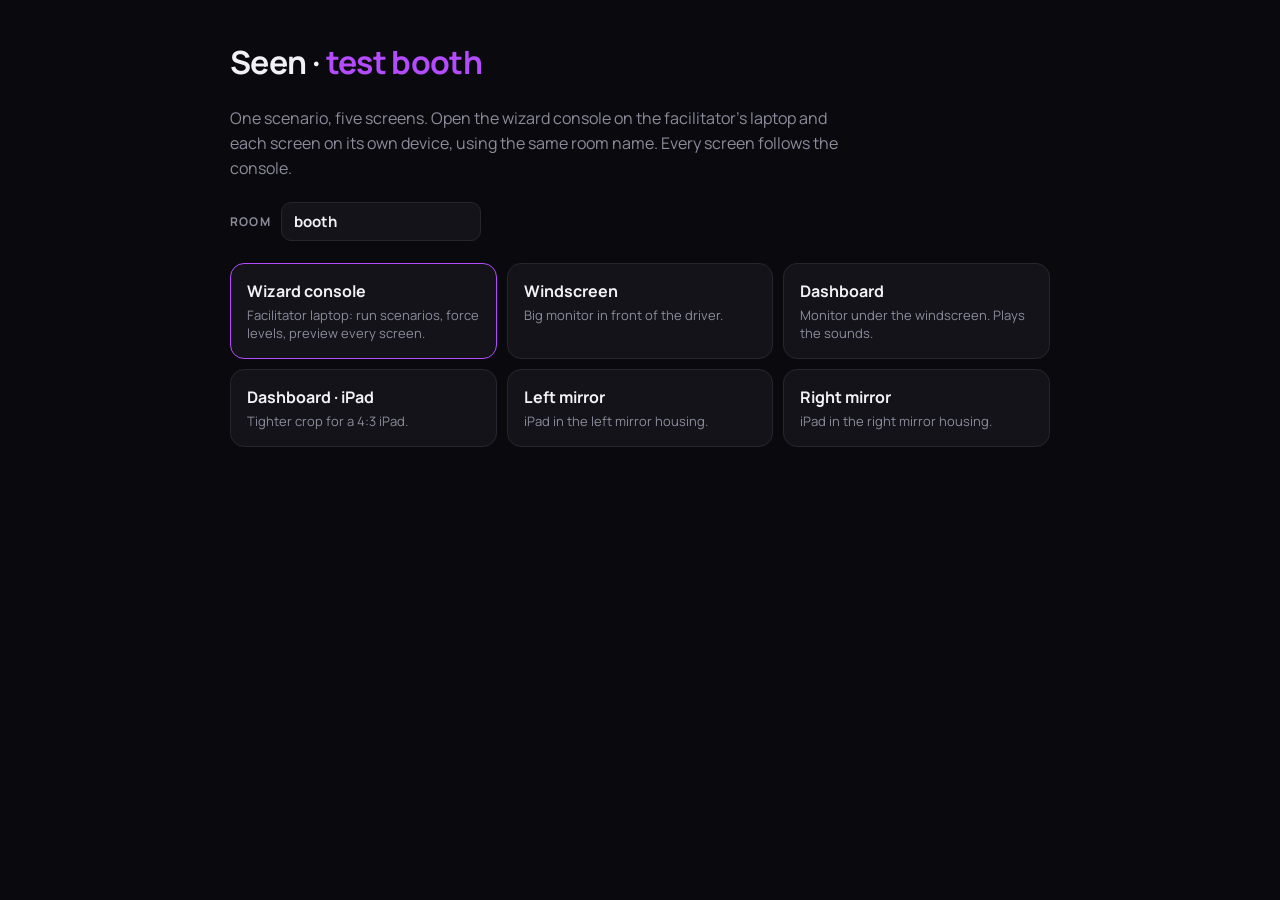
==== index.html @ cab32dd0 "Add files via upload" ====
<!doctype html>
<html lang="en"><head><meta charset="utf-8"><meta name="viewport" content="width=device-width,initial-scale=1">
<title>Seen · Test booth</title>
<link rel="stylesheet" href="https://fonts.googleapis.com/css2?family=Manrope:wght@400;500;600;700&family=JetBrains+Mono:wght@500;600&display=swap">
<style>
:root{--bg:#0A0A0E;--tile:#131319;--line:#26262F;--fg:#F2F2F6;--muted:#8C8C9C;--seen:#B44BFF;color-scheme:dark}
*{box-sizing:border-box} body{margin:0;background:var(--bg);color:var(--fg);font-family:"Manrope",system-ui,sans-serif}
main{max-width:860px;margin:0 auto;padding:40px 20px;display:grid;gap:22px}
h1{margin:0;font-size:32px;letter-spacing:-.02em} h1 b{color:var(--seen)} p{margin:0;color:var(--muted);line-height:1.55;max-width:62ch}
label{font-size:12px;text-transform:uppercase;letter-spacing:.1em;color:var(--muted);font-weight:700;display:flex;gap:10px;align-items:center}
input{font:inherit;font-size:15px;background:var(--tile);color:var(--fg);border:1px solid var(--line);border-radius:10px;padding:8px 12px;width:200px;text-transform:none;letter-spacing:0}
.grid{display:grid;grid-template-columns:repeat(auto-fill,minmax(240px,1fr));gap:10px}
a.card{display:flex;flex-direction:column;gap:4px;padding:16px;border-radius:14px;background:var(--tile);border:1px solid var(--line);color:var(--fg);text-decoration:none}
a.card:hover{border-color:var(--seen)} a.card b{font-size:16px} a.card span{font-size:13px;color:var(--muted)} a.main{border-color:var(--seen)}
</style></head><body><main>
<h1>Seen · <b>test booth</b></h1>
<p>One scenario, five screens. Open the wizard console on the facilitator's laptop and each screen on its own device, using the same room name. Every screen follows the console.</p>
<label for="room">Room <input id="room" value="booth" autocomplete="off"></label>
<div class="grid" id="grid"></div>
</main>
<script>
const items=[['control.html','Wizard console','Facilitator laptop: run scenarios, force levels, preview every screen.',true],['windscreen.html','Windscreen','Big monitor in front of the driver.'],['dashboard.html','Dashboard','Monitor under the windscreen. Plays the sounds.'],['dashboard.html?crop=tight','Dashboard · iPad','Tighter crop for a 4:3 iPad.'],['mirror.html?side=L','Left mirror','iPad in the left mirror housing.'],['mirror.html?side=R','Right mirror','iPad in the right mirror housing.']];
function draw(){ const r=encodeURIComponent(document.getElementById('room').value.trim()||'booth'); document.getElementById('grid').innerHTML=items.map(([u,n,d,m])=>`<a class="card ${m?'main':''}" href="${u}${u.includes('?')?'&':'?'}room=${r}"><b>${n}</b><span>${d}</span></a>`).join(''); }
document.getElementById('room').oninput=draw; draw();
</script></body></html>
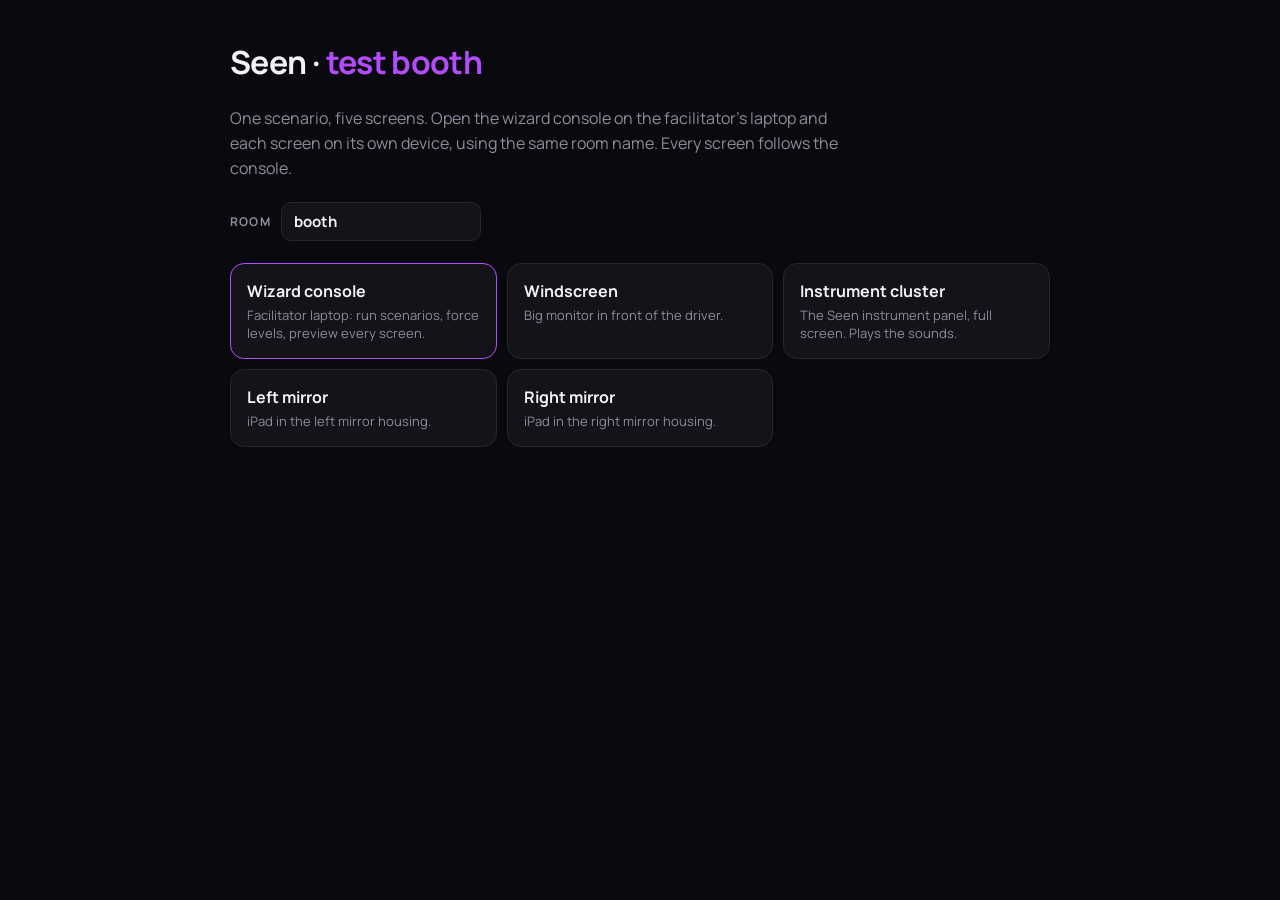
==== commit 10a8a195: "Add files via upload" ====
--- a/index.html
+++ b/index.html
@@ -19,7 +19,7 @@
 <div class="grid" id="grid"></div>
 </main>
 <script>
-const items=[['control.html','Wizard console','Facilitator laptop: run scenarios, force levels, preview every screen.',true],['windscreen.html','Windscreen','Big monitor in front of the driver.'],['dashboard.html','Dashboard','Monitor under the windscreen. Plays the sounds.'],['dashboard.html?crop=tight','Dashboard · iPad','Tighter crop for a 4:3 iPad.'],['mirror.html?side=L','Left mirror','iPad in the left mirror housing.'],['mirror.html?side=R','Right mirror','iPad in the right mirror housing.']];
+const items=[['control.html','Wizard console','Facilitator laptop: run scenarios, force levels, preview every screen.',true],['windscreen.html','Windscreen','Big monitor in front of the driver.'],['dashboard.html','Instrument cluster','The Seen instrument panel, full screen. Plays the sounds.'],['mirror.html?side=L','Left mirror','iPad in the left mirror housing.'],['mirror.html?side=R','Right mirror','iPad in the right mirror housing.']];
 function draw(){ const r=encodeURIComponent(document.getElementById('room').value.trim()||'booth'); document.getElementById('grid').innerHTML=items.map(([u,n,d,m])=>`<a class="card ${m?'main':''}" href="${u}${u.includes('?')?'&':'?'}room=${r}"><b>${n}</b><span>${d}</span></a>`).join(''); }
 document.getElementById('room').oninput=draw; draw();
 </script></body></html>
